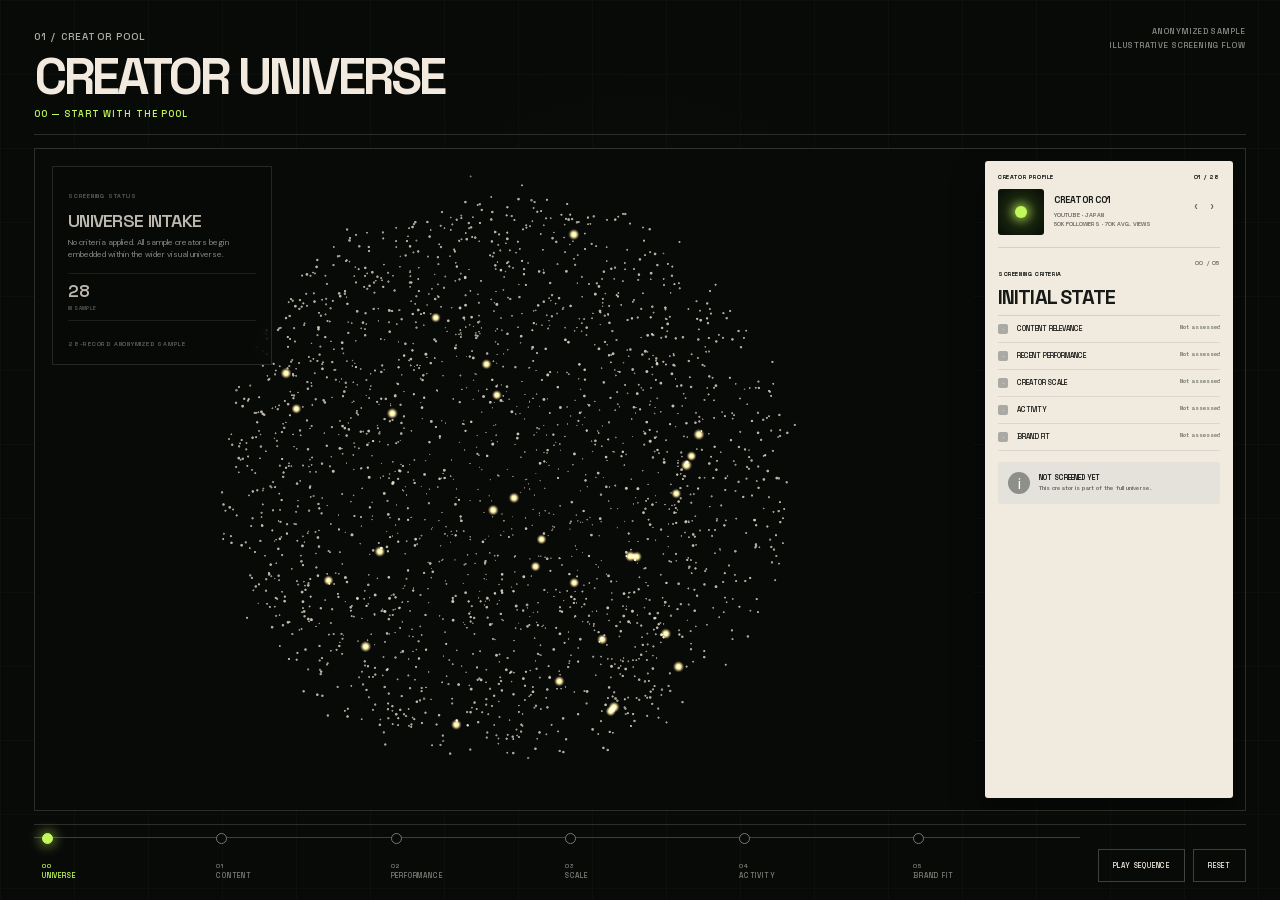
==== prototypes/creator-screening/index.html @ e409fc5e "Refresh narrow screening styles" ====
<!doctype html>
<html lang="en">
<head>
  <meta charset="utf-8">
  <meta name="viewport" content="width=device-width,initial-scale=1">
  <title>Creator Screening Motion Prototype</title>
  <link rel="stylesheet" href="prototype-v2.css?v=20261108-mobile-4">
  <link rel="stylesheet" href="../../assets/portfolio-script-typography.css">
  <script>if(new URLSearchParams(location.search).get('embed')==='portfolio')document.documentElement.classList.add('portfolio-embed')</script>
</head>
<body>
  <main class="prototype-shell">
    <header>
      <div><span>01 / CREATOR POOL</span><h1>CREATOR UNIVERSE</h1><p id="stage-subtitle">00 — START WITH THE POOL</p></div>
      <p class="disclosure">ANONYMIZED SAMPLE<br>ILLUSTRATIVE SCREENING FLOW</p>
    </header>
    <section class="viewport" aria-label="Interactive creator screening visualization">
      <canvas id="universe" role="button" tabindex="0" aria-label="Tap a creator dot to open its profile"></canvas>
      <div class="data-grid" aria-hidden="true"></div>
      <aside class="screening-readout" aria-live="polite">
        <span id="readout-kicker">SCREENING STATUS</span>
        <h2 id="readout-title">UNIVERSE INTAKE</h2>
        <p id="readout-copy">No criteria applied. All sample creators begin embedded within the wider visual universe.</p>
        <div class="readout-counts"><div id="metric-pass"><b id="count-pass">—</b><small>CONFIRMED</small></div><div id="metric-unknown"><b id="count-unknown">28</b><small id="count-unknown-label">IN SAMPLE</small></div><div id="metric-fail"><b id="count-fail">0</b><small>FILTERED</small></div></div>
        <em id="readout-sample">28-RECORD ANONYMIZED SAMPLE</em>
      </aside>
      <button class="profile-mask" type="button" aria-label="Close creator profile" hidden></button>
      <aside class="creator-profile" aria-live="polite" aria-label="Creator profile">
        <div class="profile-top"><span>CREATOR PROFILE</span><b id="profile-index">01 / 28</b><button class="profile-close" type="button" aria-label="Close creator profile">×</button></div>
        <div class="profile-identity">
          <div class="profile-orb"><i></i></div>
          <div><strong id="profile-id">CREATOR C01</strong><small id="profile-meta">YOUTUBE · JAPAN<br>50.3K FOLLOWERS · 70K AVG. VIEWS</small></div>
          <div class="profile-arrows"><button id="profile-prev" aria-label="Previous creator">‹</button><button id="profile-next" aria-label="Next creator">›</button></div>
        </div>
        <div class="profile-heading"><span>SCREENING CRITERIA</span><b id="profile-stage-count">01 / 05</b><h2 id="profile-stage">CONTENT RELEVANCE</h2></div>
        <div class="profile-criteria" id="profile-criteria"></div>
        <div class="profile-verdict" id="profile-verdict"><i>✓</i><div><b>PASSED</b><span>Creator meets this stage’s criteria.</span></div></div>
      </aside>
      <div class="selection-line" aria-hidden="true"></div>
      <div class="selection-target" aria-hidden="true"><i></i><b></b></div>
      <div class="tooltip" role="status" aria-live="polite"></div>
      <div class="legend" aria-hidden="true"><span><i class="pass"></i>CONFIRMED PASS</span><span id="legend-unknown"><i class="unknown"></i>PENDING REVIEW</span><span><i class="fail"></i>FILTERED</span></div>
    </section>
    <footer>
      <nav class="stages" aria-label="Screening stages"></nav>
      <div class="actions"><button id="play">PLAY SEQUENCE</button><button id="reset">RESET</button></div>
    </footer>
  </main>
  <script src="prototype-v16.bundle.js"></script>
</body>
</html>
---- prototypes/creator-screening/prototype-v2.css ----
@import url('../../assets/fonts/fonts.css');
:root{--bg:#080a08;--ivory:#f2eadf;--muted:#8b8d86;--line:#eff1e426;--green:#c3f85c}
*{box-sizing:border-box}html,body{margin:0;min-height:100%;background:var(--bg);color:var(--ivory);font-family:'DM Sans',Arial,sans-serif}button{font:inherit}
body{overflow:hidden;background-image:radial-gradient(circle at 50% 44%,#1a1f172b,transparent 42%),linear-gradient(#ffffff05 1px,transparent 1px),linear-gradient(90deg,#ffffff05 1px,transparent 1px);background-size:auto,74px 74px,74px 74px}
.prototype-shell{height:100vh;min-height:650px;padding:24px 34px 18px;display:grid;grid-template-rows:auto minmax(0,1fr) auto;gap:13px}
header{display:flex;justify-content:space-between;align-items:start;border-bottom:1px solid var(--line);padding-bottom:14px}header span,.disclosure,#stage-subtitle,.ambient-label,.legend,.stages button,.actions button{font-family:'Space Grotesk',sans-serif;font-weight:600;letter-spacing:.115em}header span{font-size:10px;color:#aaa99f}h1{font-family:'Space Grotesk',sans-serif;font-size:clamp(32px,4vw,62px);line-height:.9;letter-spacing:-.065em;margin:9px 0 8px}#stage-subtitle{font-size:9px;color:var(--green);margin:0}.disclosure{text-align:right;font-size:8px;line-height:1.7;color:#85877f;margin:1px 0 0}
.viewport{position:relative;min-height:0;overflow:hidden;border:1px solid var(--line);background:radial-gradient(circle at 42% 48%,#141a1245,transparent 48%)}canvas{position:absolute;left:0;top:0;bottom:0;right:272px;width:calc(100% - 272px);height:100%;display:block}
.screening-readout{position:absolute;z-index:3;left:17px;top:17px;width:220px;padding:15px 15px 13px;border:1px solid #eff1e42b;background:#090b09d9;backdrop-filter:blur(6px);transition:opacity .5s,transform .7s cubic-bezier(.22,1,.36,1)}.screening-readout>span,.screening-readout em{font:600 6px/1 'Space Grotesk',sans-serif;letter-spacing:.13em;color:#747870}.screening-readout h2{font:600 18px/.95 'Space Grotesk',sans-serif;letter-spacing:-.04em;margin:9px 0 8px}.screening-readout>p{font-size:8px;line-height:1.45;color:#a9aca4;margin:0 0 13px}.readout-counts{display:flex;gap:18px;border-block:1px solid #eff1e41d;padding:9px 0;margin-bottom:9px}.readout-counts div{flex:1;min-width:0}.readout-counts div[hidden]{display:none}.readout-counts b{display:block;font:600 17px/1 'Space Grotesk',sans-serif}.readout-counts #metric-pass b{color:var(--green)}.readout-counts #metric-fail b{color:#eb4033}.readout-counts small{display:block;margin-top:5px;font:600 5px/1.2 'Space Grotesk',sans-serif;letter-spacing:.08em;color:#73776f}.screening-readout em{font-style:normal}.stage-0 .screening-readout{opacity:.78}.stage-3 .screening-readout,.stage-4 .screening-readout,.stage-5 .screening-readout{transform:translateY(-3px)}
.data-grid{position:absolute;inset:8% 7% 9%;opacity:0;transition:opacity .9s ease;background-image:linear-gradient(#eff1e40c 1px,transparent 1px),linear-gradient(90deg,#eff1e40c 1px,transparent 1px);background-size:12.5% 16.66%;border-left:1px solid #eff1e42c;border-bottom:1px solid #eff1e42c;pointer-events:none}.data-grid span,.data-grid b{position:absolute;font:600 8px/1 'Space Grotesk',sans-serif;letter-spacing:.1em;color:#8e9288}.data-grid span{left:-4px;top:-16px}.data-grid b{right:0;bottom:-20px}.stage-3 .data-grid{opacity:.1}.stage-4 .data-grid{opacity:.42}.stage-5 .data-grid{opacity:.72}
.legend{position:absolute;left:16px;bottom:14px;display:flex;gap:18px;font-size:7px;color:#8c8e87;opacity:0;transition:opacity .6s}.stage-1 .legend,.stage-2 .legend,.stage-3 .legend,.stage-4 .legend,.stage-5 .legend{opacity:1}.legend span{display:flex;align-items:center;gap:6px}.legend i{width:7px;height:7px;border-radius:50%;display:block}.legend .pass{background:var(--green);box-shadow:0 0 8px #c3f85c}.legend .unknown{background:var(--ivory)}.legend .fail{background:#eb4033;box-shadow:0 0 8px #eb4033}
.creator-profile{position:absolute;z-index:7;right:12px;top:12px;bottom:12px;width:248px;padding:13px;background:#f1eadf;color:#171a16;border-radius:3px;box-shadow:0 14px 34px #0007;overflow:auto}.profile-top,.profile-heading>span,.profile-heading>b{font:700 6px/1 'Space Grotesk',sans-serif;letter-spacing:.1em}.profile-top{display:flex;justify-content:space-between;padding-bottom:9px}.profile-identity{position:relative;display:grid;grid-template-columns:46px 1fr;gap:10px;align-items:center;padding:0 34px 12px 0;border-bottom:1px solid #171a1620}.profile-orb{width:46px;height:46px;border-radius:3px;background:#091008;display:grid;place-items:center;overflow:hidden}.profile-orb i{width:12px;height:12px;border-radius:50%;background:var(--green);box-shadow:0 0 8px 3px #c3f85c99,0 0 22px 9px #c3f85c45}.profile-identity strong{display:block;font:700 9px/1.2 'Space Grotesk',sans-serif}.profile-identity small{display:block;margin-top:5px;font:600 6px/1.5 'Space Grotesk',sans-serif;color:#6e716a}.profile-arrows{position:absolute;right:0;top:6px;display:flex}.profile-arrows button{width:16px;height:22px;padding:0;border:0;background:transparent;color:#5f635c;font-size:15px}.profile-heading{position:relative;padding:12px 0 8px}.profile-heading>b{position:absolute;right:0;top:12px;color:#777b73}.profile-heading h2{margin:7px 0 0;font:700 20px/.95 'Space Grotesk',sans-serif;letter-spacing:-.045em}.profile-criteria{border-top:1px solid #171a1620}.criterion{display:grid;grid-template-columns:13px minmax(0,1fr) auto;gap:6px;align-items:start;padding:8px 0;border-bottom:1px solid #171a1618;font:600 7px/1.3 'Space Grotesk',sans-serif}.criterion i{width:10px;height:10px;border-radius:2px;display:grid;place-items:center;color:white;font-style:normal;font-size:7px}.criterion b{font-weight:600}.criterion small{text-align:right;font:600 6px/1.3 'Space Grotesk',sans-serif;color:#777b73;max-width:70px}.criterion.pass i{background:#54ad32}.criterion.pass small{color:#4e862e}.criterion.fail i{background:#cf3c31}.criterion.fail small{color:#b12d25}.criterion.unknown i{background:#aaa9a3}.profile-verdict{display:flex;gap:9px;align-items:center;margin-top:11px;padding:10px;background:#e2e0d6;border-radius:3px}.profile-verdict>i{width:22px;height:22px;flex:0 0 22px;border-radius:50%;display:grid;place-items:center;background:#aaa9a3;color:white;font-style:normal}.profile-verdict b{display:block;font:700 7px/1 'Space Grotesk',sans-serif}.profile-verdict span{display:block;margin-top:4px;font:500 6px/1.3 'Space Grotesk',sans-serif;color:#666a62}.profile-verdict.pass{background:#e1ead8}.profile-verdict.pass>i{background:#49a925}.profile-verdict.pass b{color:#3e8524}.profile-verdict.fail{background:#f3dcd7}.profile-verdict.fail>i{background:#d23b31}.profile-verdict.fail b{color:#b42d25}.profile-verdict.unknown{background:#e4e2db}.profile-verdict.unknown>i{background:#8d9089}
.ambient-label{position:absolute;right:14px;bottom:13px;font-size:6px;color:#61645d}.tooltip{--select:#c3f85c;display:none;position:absolute;z-index:6;width:154px;padding:9px 10px;background:#080b08b8;backdrop-filter:blur(2px);border:1px solid color-mix(in srgb,var(--select) 58%,transparent);box-shadow:0 9px 22px #0007;font:500 8px/1.42 'Space Grotesk',sans-serif;pointer-events:none}.tooltip.visible{display:block}.tooltip b{display:block;color:var(--select);letter-spacing:.08em;margin-bottom:3px}.tooltip span{color:#b2b5ac}.tooltip.fail{--select:#df5a50}.tooltip.unknown{--select:#e8dcc9}.tooltip.unassessed{--select:#f2eadf}.selection-target,.selection-line{--select:#c3f85c;display:none;position:absolute;z-index:5;pointer-events:none}.selection-target.fail,.selection-line.fail{--select:#df5a50}.selection-target.unknown,.selection-line.unknown{--select:#e8dcc9}.selection-target.unassessed,.selection-line.unassessed{--select:#f2eadf}.selection-target.visible,.selection-line.visible{display:block}.selection-target{width:42px;height:42px;margin:-21px 0 0 -21px;border:1px solid color-mix(in srgb,var(--select) 76%,transparent);border-radius:50%;box-shadow:0 0 15px color-mix(in srgb,var(--select) 44%,transparent),inset 0 0 12px color-mix(in srgb,var(--select) 22%,transparent);animation:selected-pulse 1s ease-in-out infinite}.selection-target::before,.selection-target::after{content:"";position:absolute;background:var(--select);box-shadow:0 0 6px var(--select)}.selection-target::before{left:8px;right:8px;top:20px;height:1px}.selection-target::after{top:8px;bottom:8px;left:20px;width:1px}.selection-target i{position:absolute;inset:13px;border:1px solid color-mix(in srgb,var(--select) 82%,white);border-radius:50%}.selection-target b{position:absolute;inset:-7px;border:1px solid color-mix(in srgb,var(--select) 34%,transparent);border-radius:50%;animation:selected-ring 1s ease-out infinite}.selection-line{height:1px;width:100px;transform-origin:0 50%;background:linear-gradient(90deg,color-mix(in srgb,var(--select) 80%,transparent),color-mix(in srgb,var(--select) 12%,transparent))}@keyframes selected-pulse{50%{transform:scale(1.16);filter:brightness(1.2)}}@keyframes selected-ring{to{transform:scale(1.35);opacity:0}}
.tooltip.failed{border-color:#df5a5099}.tooltip.failed b{color:#df5a50}.tooltip.unknown{border-color:#e2b96f99}.tooltip.unknown b{color:#e2b96f}.tooltip.unassessed{border-color:#f2eadfa8}.tooltip.unassessed b{color:#f2eadf}
.selection-target.failed{border-color:#df5a50;box-shadow:0 0 18px #df5a5080,inset 0 0 12px #df5a5040}.selection-target.failed::before,.selection-target.failed::after{background:#df5a50;box-shadow:0 0 6px #df5a50}.selection-target.failed i{border-color:#ffb0aa}.selection-target.failed b{border-color:#df5a5066}.selection-line.failed{background:linear-gradient(90deg,#df5a50cc,#df5a5022)}
.selection-target.unknown{border-color:#e2b96f;box-shadow:0 0 18px #e2b96f70,inset 0 0 12px #e2b96f35}.selection-target.unknown::before,.selection-target.unknown::after{background:#e2b96f;box-shadow:0 0 6px #e2b96f}.selection-target.unknown i{border-color:#fff0d0}.selection-target.unknown b{border-color:#e2b96f55}.selection-line.unknown{background:linear-gradient(90deg,#e2b96fcc,#e2b96f22)}
.selection-target.unassessed{border-color:#f2eadf;box-shadow:0 0 16px #f2eadf66,inset 0 0 10px #f2eadf2e}.selection-target.unassessed::before,.selection-target.unassessed::after{background:#f2eadf;box-shadow:0 0 5px #f2eadf}.selection-target.unassessed i{border-color:white}.selection-target.unassessed b{border-color:#f2eadf50}.selection-line.unassessed{background:linear-gradient(90deg,#f2eadfcc,#f2eadf20)}
footer{display:grid;grid-template-columns:1fr auto;gap:18px;align-items:end;border-top:1px solid var(--line);padding-top:12px}.stages{display:grid;grid-template-columns:repeat(6,minmax(75px,1fr));gap:0}.stages button{position:relative;min-width:0;padding:24px 8px 2px;border:0;border-top:1px solid #eff1e43b;background:transparent;color:#777b73;text-align:left;font-size:7px;line-height:1.35}.stages button::before{content:"";position:absolute;left:8px;top:-5px;width:9px;height:9px;border-radius:50%;border:1px solid #767970;background:var(--bg);transition:.5s}.stages button.active{color:var(--green)}.stages button.active::before{background:var(--green);border-color:var(--green);box-shadow:0 0 13px #c3f85c}.stages button:focus-visible,.actions button:focus-visible{outline:2px solid var(--green);outline-offset:4px}.stages small{display:block;font-size:6px;color:inherit}.actions{display:flex;gap:8px}.actions button{border:1px solid #eff1e43b;background:transparent;color:var(--ivory);padding:11px 14px;font-size:7px}.actions button:hover{background:var(--green);border-color:var(--green);color:#10120f}
@media(max-width:720px){body{overflow:auto}.prototype-shell{height:100svh;min-height:640px;padding:16px}.disclosure{display:none}h1{font-size:36px}.stages{overflow-x:auto;grid-template-columns:repeat(6,92px)}footer{grid-template-columns:1fr}.actions{position:absolute;right:16px;top:19px}.actions button{padding:8px;font-size:6px}.ambient-label{display:none}.legend{gap:9px}.viewport{min-height:390px}canvas{right:0;width:100%}.creator-profile{display:none}.screening-readout{width:185px;padding:11px}.screening-readout h2{font-size:15px}.screening-readout>p{display:none}}
@media(prefers-reduced-motion:reduce){.data-grid,.legend{transition:none}}
.legend span[hidden]{display:none}
html.portfolio-embed .prototype-shell{min-height:0;padding:8px 10px 7px;gap:5px;grid-template-rows:minmax(0,1fr) auto}
html.portfolio-embed header{display:none}
html.portfolio-embed h1{font-size:clamp(24px,3.2vw,44px);margin:6px 0}
html.portfolio-embed header span{font-size:7px}
html.portfolio-embed #stage-subtitle{font-size:7px}
html.portfolio-embed .disclosure{font-size:6px}
html.portfolio-embed footer{padding-top:4px}
html.portfolio-embed .stages button{padding-top:12px}
html.portfolio-embed .actions{display:none}
html.portfolio-embed body{overflow:hidden}
html.portfolio-embed .viewport{min-height:0}
html.portfolio-embed canvas{right:34%;width:66%}
html.portfolio-embed .creator-profile{display:block;right:8px;top:8px;bottom:auto;width:32%;max-height:calc(100% - 16px);padding:10px;overflow:auto}
html.portfolio-embed .profile-identity{grid-template-columns:34px 1fr;gap:7px;padding:0 26px 8px 0}
html.portfolio-embed .profile-orb{width:34px;height:34px}
html.portfolio-embed .profile-heading{padding:8px 0 6px}
html.portfolio-embed .profile-heading>b{top:8px}
html.portfolio-embed .profile-heading h2{font-size:14px}
html.portfolio-embed .criterion{grid-template-columns:10px minmax(0,1fr) auto;gap:4px;padding:5px 0;font-size:5px}
html.portfolio-embed .criterion i{width:8px;height:8px;font-size:5px}
html.portfolio-embed .criterion small{font-size:5px;max-width:48px}
html.portfolio-embed .profile-verdict{margin-top:6px;padding:6px;gap:6px}
html.portfolio-embed .profile-verdict>i{width:16px;height:16px;flex-basis:16px}

/* Desktop case-study embed: readable hierarchy without changing the standalone prototype. */
@media (min-width:721px){
  html.portfolio-embed .prototype-shell{padding:6px 8px 6px;gap:4px}
  html.portfolio-embed canvas{right:30.5%;width:69.5%}
  html.portfolio-embed .creator-profile{right:7px;top:7px;bottom:auto;width:29%;max-height:calc(100% - 14px);padding:14px;overflow:auto}
  html.portfolio-embed .profile-top,
  html.portfolio-embed .profile-heading>span,
  html.portfolio-embed .profile-heading>b{font-size:clamp(12px,1.05vw,15px);letter-spacing:.12em}
  html.portfolio-embed .profile-top{padding-bottom:15px}
  html.portfolio-embed .profile-identity{grid-template-columns:54px 1fr;gap:12px;padding:0 32px 15px 0}
  html.portfolio-embed .profile-orb{width:54px;height:54px}
  html.portfolio-embed .profile-identity strong{font-size:clamp(20px,1.65vw,24px);line-height:1.08}
  html.portfolio-embed .profile-identity small{font-size:clamp(11px,.95vw,14px);line-height:1.4}
  html.portfolio-embed .profile-heading{padding:18px 0 14px}
  html.portfolio-embed .profile-heading>b{top:18px}
  html.portfolio-embed .profile-heading h2{font-size:clamp(29px,2.35vw,36px);line-height:.95;margin-top:12px}
  html.portfolio-embed .criterion{grid-template-columns:18px minmax(0,1fr) auto;gap:10px;padding:13px 0;font-size:clamp(14px,1.15vw,16px);line-height:1.25}
  html.portfolio-embed .criterion i{width:16px;height:16px;font-size:10px}
  html.portfolio-embed .criterion small{font-size:clamp(13px,1.05vw,15px);line-height:1.25;max-width:124px}
  html.portfolio-embed .profile-verdict{margin-top:14px;padding:14px;gap:12px}
  html.portfolio-embed .profile-verdict>i{width:38px;height:38px;flex-basis:38px;font-size:25px}
  html.portfolio-embed .profile-verdict b{font-size:clamp(15px,1.2vw,18px)}
  html.portfolio-embed .profile-verdict span{font-size:clamp(12px,.98vw,14px);line-height:1.35}
  html.portfolio-embed .screening-readout{left:14px;top:14px;width:min(26%,250px);padding:18px 19px 16px}
  html.portfolio-embed .screening-readout>span,
  html.portfolio-embed .screening-readout em{font-size:clamp(11px,.92vw,14px);letter-spacing:.12em}
  html.portfolio-embed .screening-readout h2{font-size:clamp(30px,2.55vw,39px);line-height:.98;margin:16px 0 14px}
  html.portfolio-embed .screening-readout>p{font-size:clamp(12px,1vw,15px);line-height:1.48;margin-bottom:17px}
  html.portfolio-embed .readout-counts{gap:18px;padding:15px 0;margin-bottom:14px}
  html.portfolio-embed .readout-counts b{font-size:clamp(42px,3.8vw,58px);letter-spacing:-.055em}
  html.portfolio-embed .readout-counts small{font-size:clamp(10px,.88vw,13px);margin-top:7px;letter-spacing:.1em}
  html.portfolio-embed footer{padding-top:5px}
  html.portfolio-embed .stages button{padding:14px 7px 4px;font-size:clamp(14px,1.5vw,16px);font-weight:600;line-height:1.15}
  html.portfolio-embed .stages small{font-size:clamp(12px,1.3vw,14px);margin-bottom:3px}
  html.portfolio-embed .stages button::before{left:7px;top:-6px;width:11px;height:11px}
  html.portfolio-embed .viewport{border-bottom:0}
  html.portfolio-embed footer{border-top:0}
  html.portfolio-embed .criterion{font-size:clamp(14px,1.15vw,16px)}
  html.portfolio-embed .criterion small{font-size:clamp(13px,1.05vw,15px)}
}
@media (min-width:721px) and (max-width:1100px){
  html.portfolio-embed .stages button{padding-inline:4px;font-size:12px;letter-spacing:.07em}
  html.portfolio-embed .stages small{font-size:11px}
  html.portfolio-embed .profile-identity{grid-template-columns:46px minmax(0,1fr);gap:9px}
  html.portfolio-embed .profile-orb{width:46px;height:46px}
  html.portfolio-embed .profile-top,
  html.portfolio-embed .profile-heading>span,
  html.portfolio-embed .profile-heading>b{font-size:11px}
  html.portfolio-embed .profile-identity strong{font-size:18px}
  html.portfolio-embed .profile-identity small{font-size:11px}
  html.portfolio-embed .profile-heading h2{font-size:28px}
  html.portfolio-embed .criterion{font-size:14px;gap:7px;padding:11px 0}
  html.portfolio-embed .criterion small{font-size:13px;max-width:98px}
  html.portfolio-embed .profile-verdict b{font-size:15px}
  html.portfolio-embed .profile-verdict span{font-size:12px}
  html.portfolio-embed .screening-readout{width:min(27%,235px);padding:15px 16px 14px}
  html.portfolio-embed .screening-readout>span,
  html.portfolio-embed .screening-readout em{font-size:10px}
  html.portfolio-embed .screening-readout h2{font-size:27px;margin:13px 0 12px}
  html.portfolio-embed .screening-readout>p{font-size:11px;line-height:1.45;margin-bottom:14px}
  html.portfolio-embed .readout-counts{gap:14px;padding:12px 0;margin-bottom:11px}
  html.portfolio-embed .readout-counts b{font-size:40px}
  html.portfolio-embed .readout-counts small{font-size:9px}
}
@media (min-width:721px) and (max-width:820px){
  html.portfolio-embed .stages button{font-size:10px;letter-spacing:.04em}
  html.portfolio-embed .stages small{font-size:10px}
}

/* The iframe can become narrower than the page's desktop breakpoint. Keep the
   compact desktop composition readable instead of inheriting phone styles. */
@media (max-width:720px){
  html.portfolio-embed .prototype-shell{height:100vh;min-height:0;padding:5px 7px;gap:3px;grid-template-rows:minmax(0,1fr) auto}
  html.portfolio-embed .viewport{min-height:0}
  html.portfolio-embed canvas{right:0;width:100%}
  html.portfolio-embed .creator-profile{display:block;left:6px;right:6px;top:52%;bottom:6px;width:auto;max-height:none;padding:12px 13px;overflow:auto}
  html.portfolio-embed .profile-top,
  html.portfolio-embed .profile-heading>span,
  html.portfolio-embed .profile-heading>b{font-size:9px}
  html.portfolio-embed .profile-top{padding-bottom:8px}
  html.portfolio-embed .profile-identity{grid-template-columns:42px minmax(0,1fr);gap:9px;padding:0 28px 10px 0}
  html.portfolio-embed .profile-orb{width:42px;height:42px}
  html.portfolio-embed .profile-identity strong{font-size:16px}
  html.portfolio-embed .profile-identity small{font-size:10px;line-height:1.35}
  html.portfolio-embed .profile-heading{padding:9px 0 7px}
  html.portfolio-embed .profile-heading>b{top:9px}
  html.portfolio-embed .profile-heading h2{font-size:24px;margin-top:8px}
  html.portfolio-embed .criterion{grid-template-columns:13px minmax(0,1fr) auto;gap:7px;padding:8px 0;font-size:12px;line-height:1.2}
  html.portfolio-embed .criterion i{width:10px;height:10px;font-size:7px}
  html.portfolio-embed .criterion small{font-size:11px;line-height:1.2;max-width:120px}
  html.portfolio-embed .profile-verdict{margin-top:7px;padding:7px;gap:6px}
  html.portfolio-embed .profile-verdict>i{width:20px;height:20px;flex-basis:20px;font-size:13px}
  html.portfolio-embed .profile-verdict b{font-size:12px}
  html.portfolio-embed .profile-verdict span{font-size:9.5px}
  html.portfolio-embed .screening-readout{left:9px;top:9px;width:min(47%,190px);max-height:calc(52% - 18px);padding:11px 12px;overflow:auto}
  html.portfolio-embed .screening-readout>span,
  html.portfolio-embed .screening-readout em{font-size:8px}
  html.portfolio-embed .screening-readout h2{font-size:21px;margin:9px 0 8px}
  html.portfolio-embed .screening-readout>p{display:block;font-size:9px;line-height:1.35;margin-bottom:9px}
  html.portfolio-embed .readout-counts{gap:9px;padding:9px 0;margin-bottom:8px}
  html.portfolio-embed .readout-counts b{font-size:30px}
  html.portfolio-embed .readout-counts small{font-size:7px}
  html.portfolio-embed .legend{left:auto;right:9px;top:10px;bottom:auto;flex-direction:column;align-items:flex-start;gap:7px;font-size:6px}
  html.portfolio-embed footer{grid-template-columns:1fr;padding-top:3px;border-top:0}
  html.portfolio-embed .stages{overflow-x:auto;grid-template-columns:repeat(6,88px);scroll-snap-type:x proximity}
  html.portfolio-embed .stages button{min-width:0;padding:12px 4px 3px;font-size:10px;line-height:1.08;letter-spacing:.035em;white-space:normal;overflow-wrap:normal;scroll-snap-align:start}
  html.portfolio-embed .stages small{font-size:9px;margin-bottom:2px}
  html.portfolio-embed .stages button::before{left:4px;top:-5px;width:9px;height:9px}
  html.portfolio-embed .viewport{border-bottom:0}
}

/* Narrow embedded screening: star map, compact status, swipeable stages, on-demand sheet. */
.profile-mask,.profile-close{display:none}
@media (max-width:720px){
  html.portfolio-embed,
  html.portfolio-embed body{height:100%;overflow:hidden}
  html.portfolio-embed .prototype-shell{
    display:grid;grid-template-rows:50dvh auto minmax(0,1fr);
    height:100dvh;min-height:0;padding:0;gap:0;
  }
  html.portfolio-embed .viewport{
    display:block;position:relative;width:100%;height:50dvh;min-height:0;
    overflow:hidden;border:0;background:#080a08;
  }
  html.portfolio-embed canvas{
    position:absolute;inset:0;width:100%;height:100%;border:0;
    touch-action:manipulation;cursor:crosshair;
  }
  html.portfolio-embed .screening-readout{
    position:absolute;z-index:4;top:12px;left:12px;right:auto;bottom:auto;
    display:flex;align-items:center;gap:7px;width:max-content;max-width:calc(100% - 24px);
    height:auto;margin:0;padding:8px 11px;border:1px solid #eff1e449;
    border-radius:999px;background:#080a08b8;backdrop-filter:blur(10px);
    opacity:1;transform:none;overflow:hidden;pointer-events:none;
  }
  html.portfolio-embed .screening-readout>span{
    font-size:8px;line-height:1;color:#c3f85c;white-space:nowrap;
  }
  html.portfolio-embed .screening-readout h2{
    margin:0;font-size:10px;line-height:1;letter-spacing:.02em;
    white-space:nowrap;overflow:hidden;text-overflow:ellipsis;
  }
  html.portfolio-embed .screening-readout>p,
  html.portfolio-embed .screening-readout .readout-counts,
  html.portfolio-embed .screening-readout em{display:none}
  html.portfolio-embed .stage-3 .screening-readout,
  html.portfolio-embed .stage-4 .screening-readout,
  html.portfolio-embed .stage-5 .screening-readout{transform:none}
  html.portfolio-embed footer{
    display:block;min-height:0;padding:0;border-top:1px solid var(--line);
    background:#0c0f0b;overflow:hidden;
  }
  html.portfolio-embed .stages{
    display:flex;flex-wrap:nowrap;gap:0;width:100%;overflow-x:auto;
    overflow-y:hidden;overscroll-behavior-x:contain;
    scroll-snap-type:x proximity;-webkit-overflow-scrolling:touch;
    scrollbar-width:none;
  }
  html.portfolio-embed .stages::-webkit-scrollbar{display:none}
  html.portfolio-embed .stages button{
    flex:0 0 86px;min-width:86px;min-height:59px;
    padding:9px 8px 7px;text-align:left;white-space:nowrap;
    border-right:1px solid var(--line);scroll-snap-align:start;
    font-size:10px;line-height:1.2;
  }
  html.portfolio-embed .stages button:nth-child(n+4){border-top:0}
  html.portfolio-embed .stages small{display:block;font-size:9px}
  html.portfolio-embed .stages button::before{top:3px;left:7px}
  html.portfolio-embed .actions{display:none}
  html.portfolio-embed .legend{display:none}
  html.portfolio-embed .tooltip,
  html.portfolio-embed .selection-line,
  html.portfolio-embed .selection-target{display:none!important}
  html.portfolio-embed .profile-mask:not([hidden]){
    position:fixed;z-index:30;inset:0;display:block;width:100%;height:100%;
    border:0;background:#0009;backdrop-filter:blur(2px);
  }
  html.portfolio-embed .creator-profile{
    position:fixed;z-index:31;left:0;right:0;top:auto;bottom:0;
    display:block;width:100%;max-height:min(74dvh,660px);min-height:0;
    margin:0;padding:20px 18px calc(26px + env(safe-area-inset-bottom));
    overflow-y:auto;overscroll-behavior:contain;border-radius:18px 18px 0 0;
    background:#f1eadf;box-shadow:0 -14px 44px #0009;
    visibility:hidden;transform:translateY(105%);
    transition:transform .3s cubic-bezier(.22,1,.36,1),visibility .3s;
  }
  html.portfolio-embed .creator-profile.is-open{
    visibility:visible;transform:translateY(0);
  }
  html.portfolio-embed .profile-top{
    position:relative;align-items:center;padding:0 38px 14px 0;
    font-size:11px;
  }
  html.portfolio-embed .profile-close{
    position:absolute;right:0;top:-6px;display:grid;place-items:center;
    width:32px;height:32px;padding:0;border:0;background:transparent;
    color:#171a16;font-size:27px;line-height:1;
  }
  html.portfolio-embed .profile-identity{
    grid-template-columns:46px minmax(0,1fr);padding-right:50px;
  }
  html.portfolio-embed .profile-identity strong{font-size:18px}
  html.portfolio-embed .profile-identity small{font-size:11px}
  html.portfolio-embed .profile-arrows button{width:25px;height:32px;font-size:22px}
  html.portfolio-embed .profile-heading h2{font-size:25px}
  html.portfolio-embed .criterion{font-size:13px}
  html.portfolio-embed .criterion small{font-size:11px;max-width:none}
}
@media (prefers-reduced-motion:reduce){
  html.portfolio-embed .creator-profile{transition:none}
}

@media (max-width:720px){
  html.portfolio-embed .stages button{
    flex-basis:116px;min-width:116px;font-size:9px;
  }
}
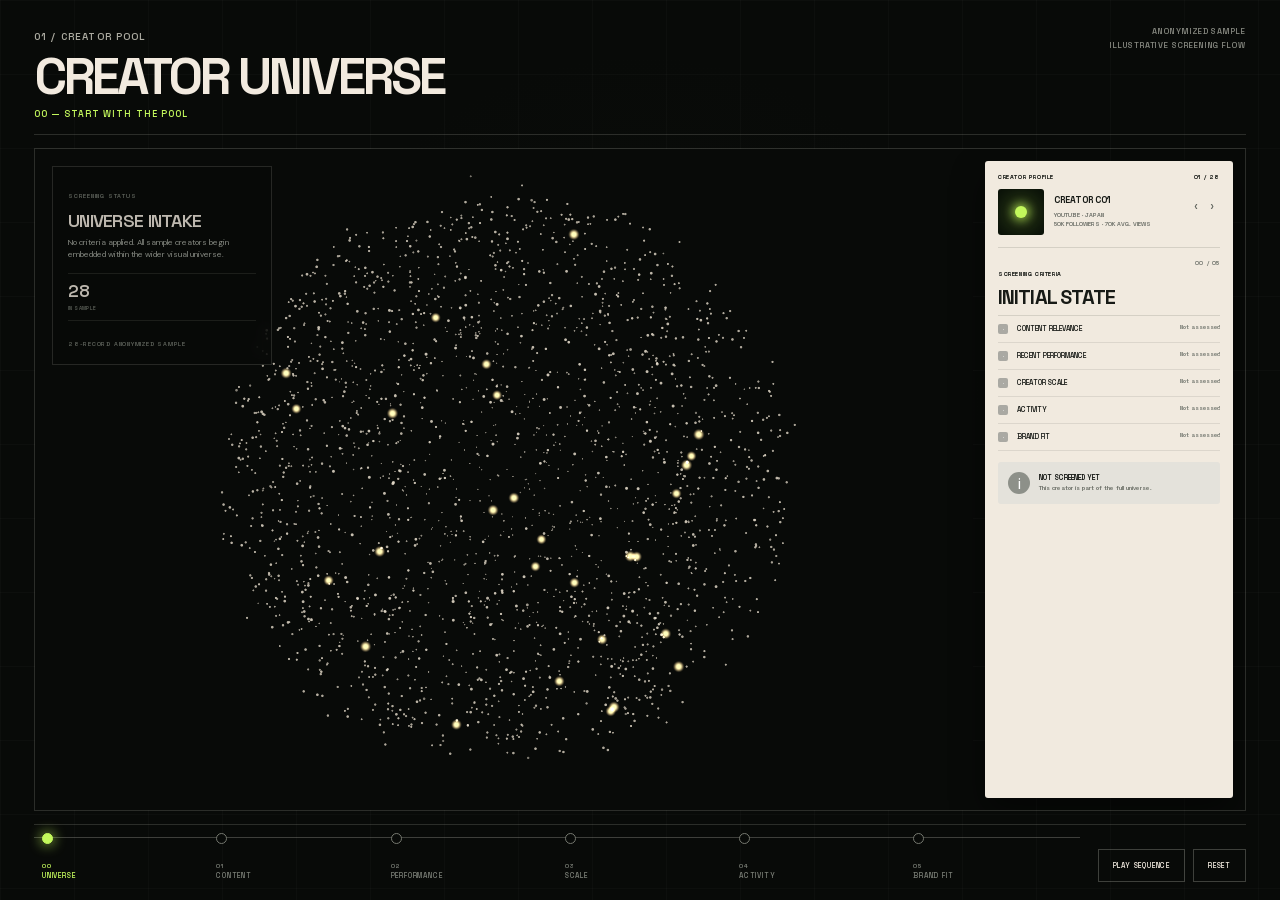
==== commit 5fdb9d29: "Refresh mobile screening stylesheet" ====
--- a/prototypes/creator-screening/index.html
+++ b/prototypes/creator-screening/index.html
@@ -4,7 +4,7 @@
   <meta charset="utf-8">
   <meta name="viewport" content="width=device-width,initial-scale=1">
   <title>Creator Screening Motion Prototype</title>
-  <link rel="stylesheet" href="prototype-v2.css?v=20261108-mobile-4">
+  <link rel="stylesheet" href="prototype-v2.css?v=20261108-mobile-5">
   <link rel="stylesheet" href="../../assets/portfolio-script-typography.css">
   <script>if(new URLSearchParams(location.search).get('embed')==='portfolio')document.documentElement.classList.add('portfolio-embed')</script>
 </head>
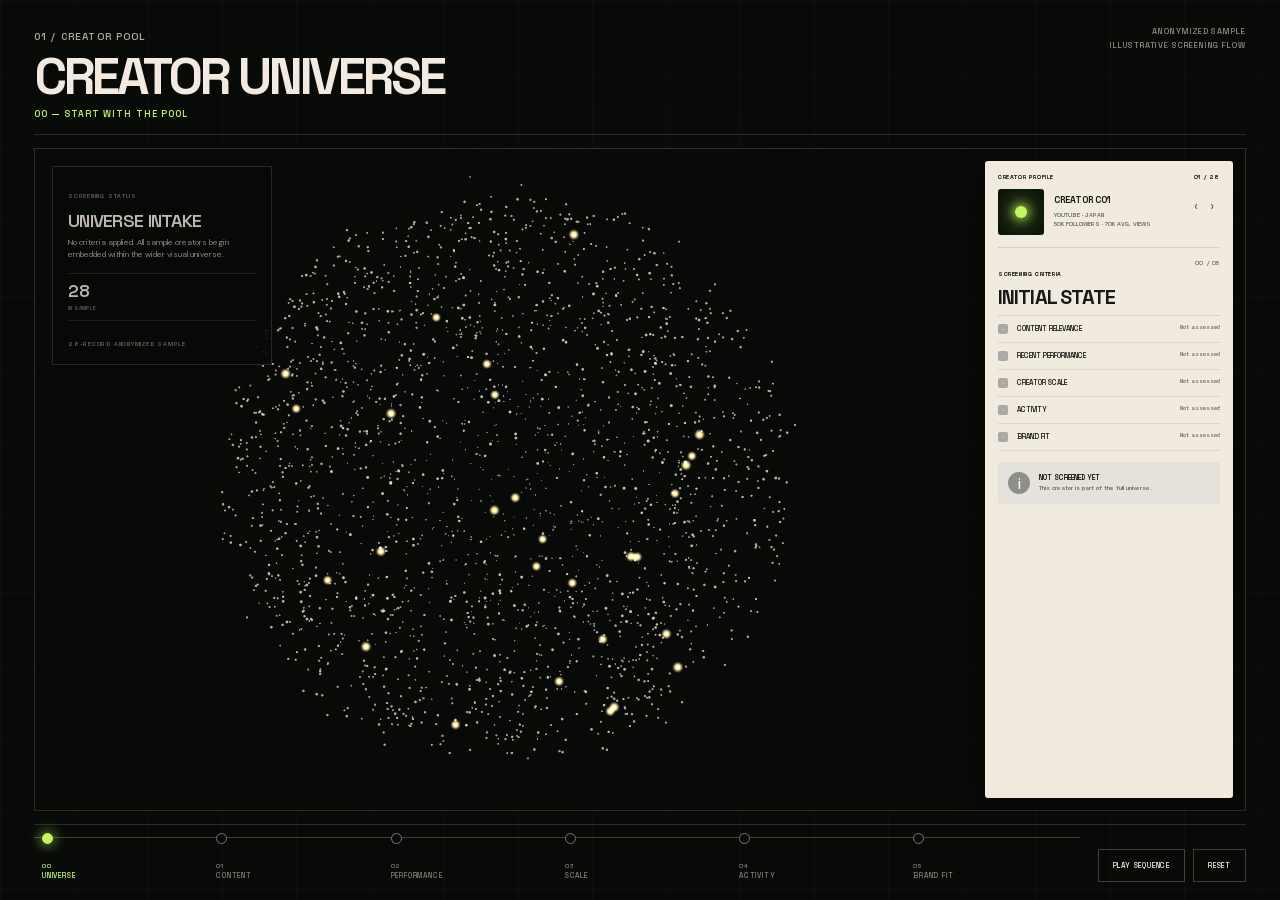
==== commit 6a3af90b: "Version creator screening script for mobile sheet" ====
--- a/prototypes/creator-screening/index.html
+++ b/prototypes/creator-screening/index.html
@@ -46,6 +46,6 @@
       <div class="actions"><button id="play">PLAY SEQUENCE</button><button id="reset">RESET</button></div>
     </footer>
   </main>
-  <script src="prototype-v16.bundle.js"></script>
+  <script src="prototype-v16.bundle.js?v=20261108-mobile-6"></script>
 </body>
 </html>
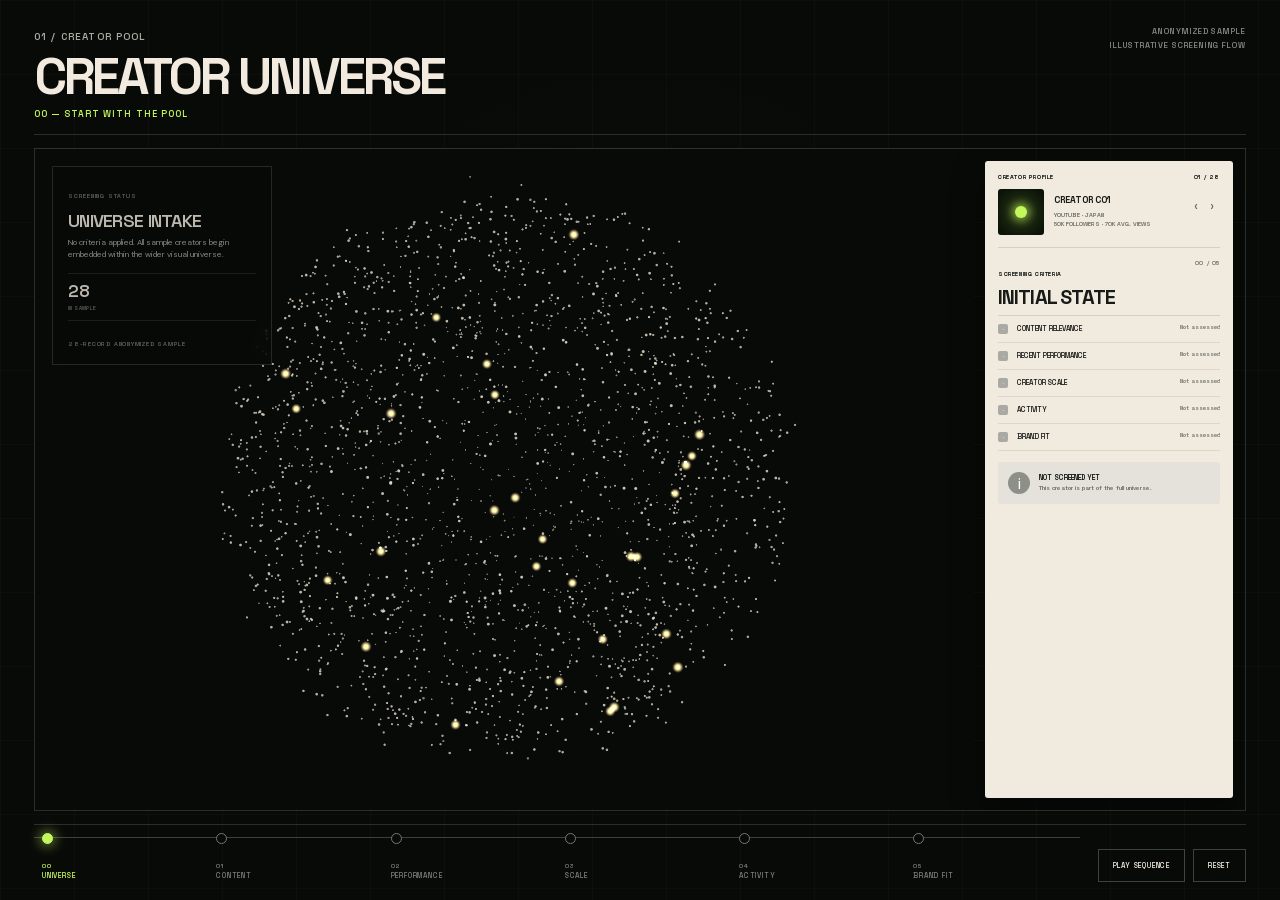
==== commit c06efec9: "Refresh creator profile interaction script" ====
--- a/prototypes/creator-screening/index.html
+++ b/prototypes/creator-screening/index.html
@@ -46,6 +46,6 @@
       <div class="actions"><button id="play">PLAY SEQUENCE</button><button id="reset">RESET</button></div>
     </footer>
   </main>
-  <script src="prototype-v16.bundle.js?v=20261108-mobile-6"></script>
+  <script src="prototype-v16.bundle.js?v=20261108-mobile-7"></script>
 </body>
 </html>
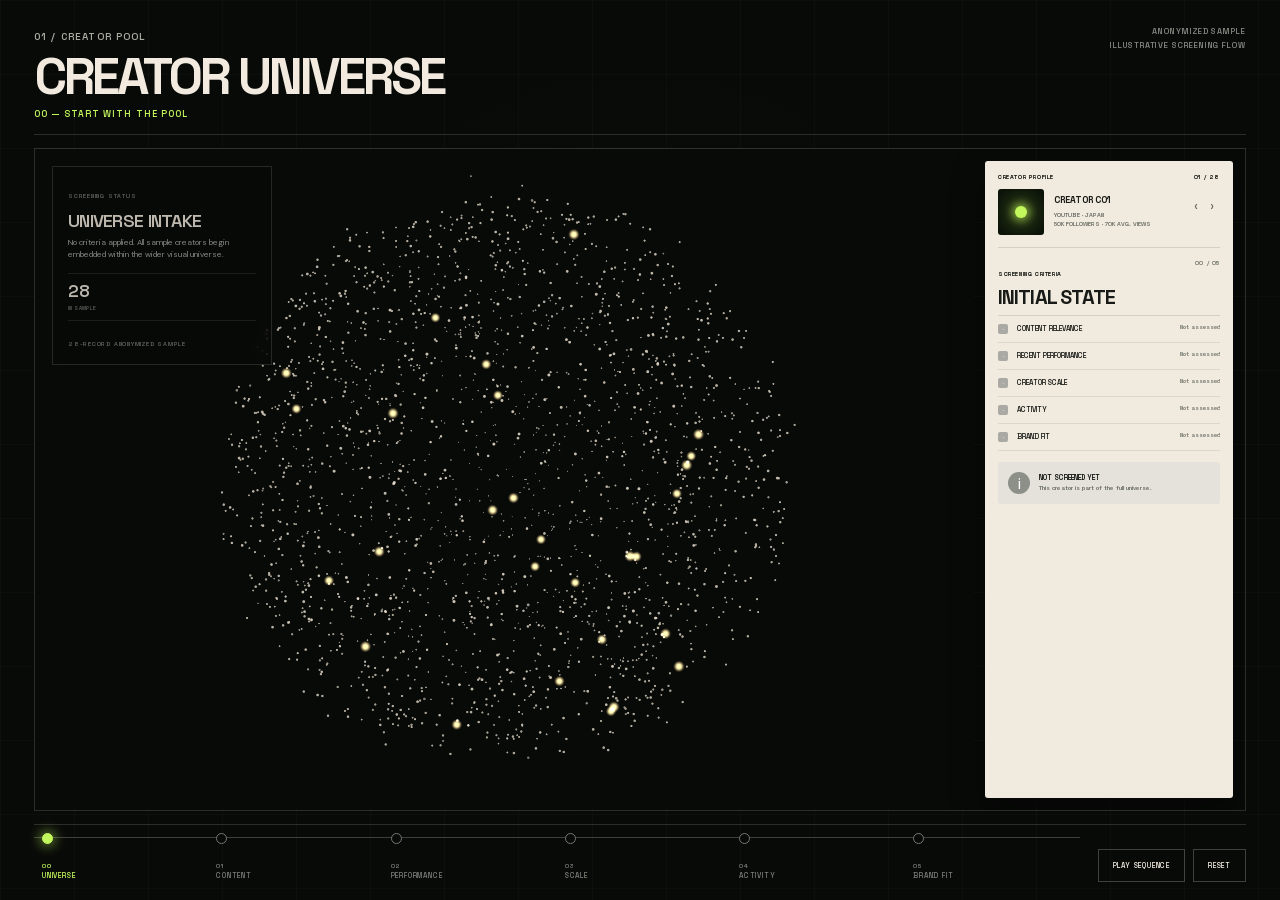
==== commit 3f6669da: "Refresh profile sheet positioning script" ====
--- a/prototypes/creator-screening/index.html
+++ b/prototypes/creator-screening/index.html
@@ -46,6 +46,6 @@
       <div class="actions"><button id="play">PLAY SEQUENCE</button><button id="reset">RESET</button></div>
     </footer>
   </main>
-  <script src="prototype-v16.bundle.js?v=20261108-mobile-7"></script>
+  <script src="prototype-v16.bundle.js?v=20261108-mobile-8"></script>
 </body>
 </html>
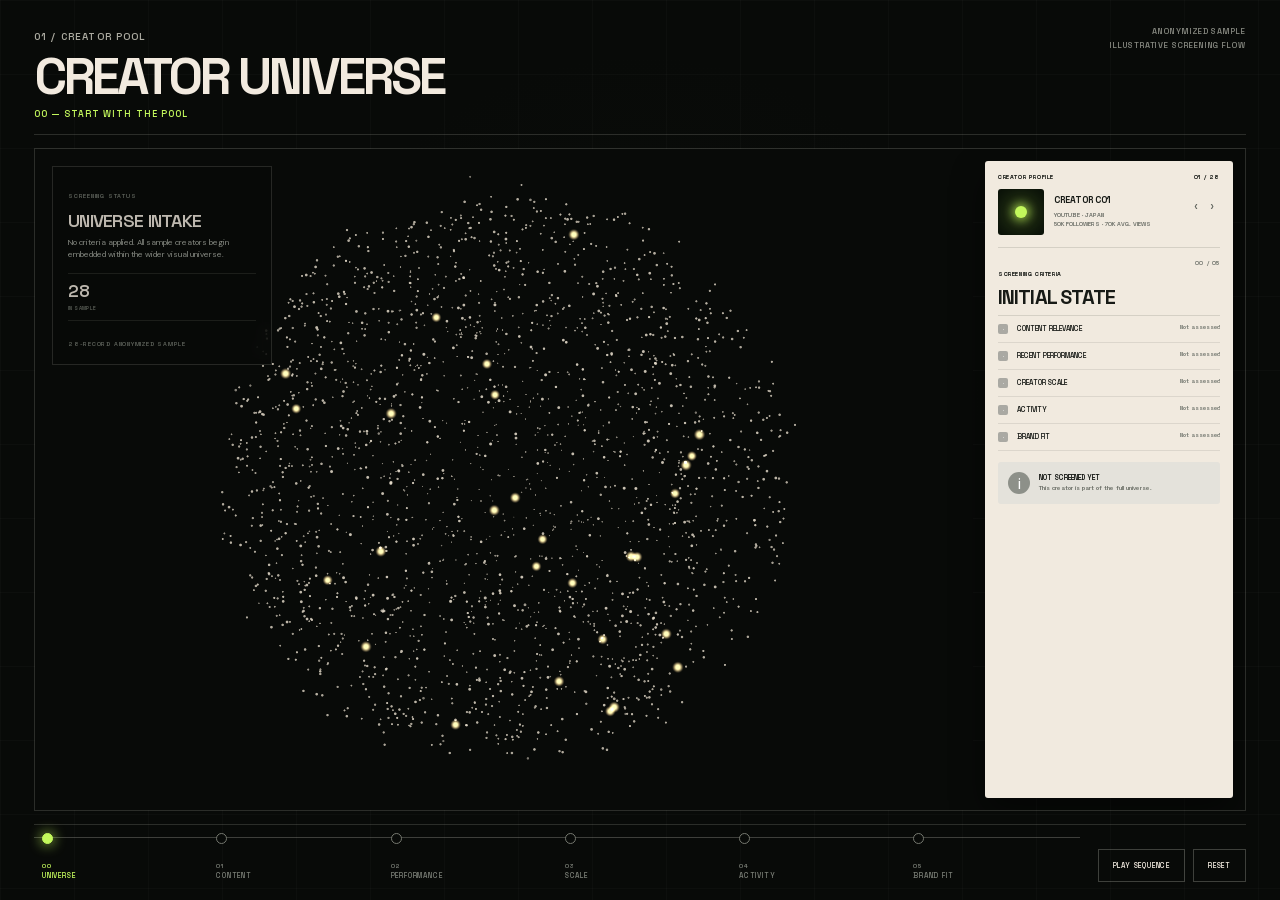
==== commit 196a0613: "Refresh creator sheet script" ====
--- a/prototypes/creator-screening/index.html
+++ b/prototypes/creator-screening/index.html
@@ -46,6 +46,6 @@
       <div class="actions"><button id="play">PLAY SEQUENCE</button><button id="reset">RESET</button></div>
     </footer>
   </main>
-  <script src="prototype-v16.bundle.js?v=20261108-mobile-8"></script>
+  <script src="prototype-v16.bundle.js?v=20261108-mobile-9"></script>
 </body>
 </html>
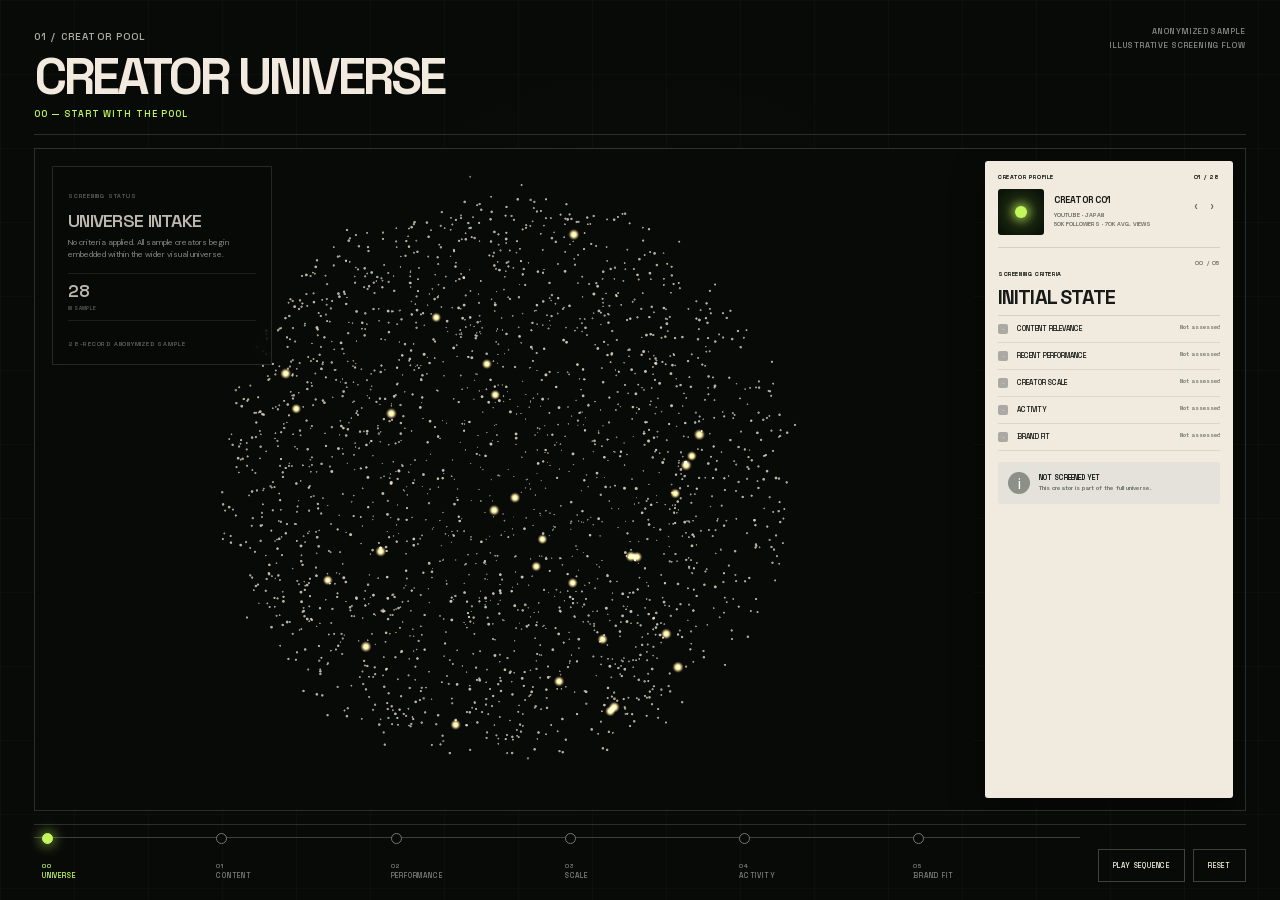
==== commit 212dcbb2: "Refresh mobile profile sheet styling" ====
--- a/prototypes/creator-screening/index.html
+++ b/prototypes/creator-screening/index.html
@@ -4,7 +4,7 @@
   <meta charset="utf-8">
   <meta name="viewport" content="width=device-width,initial-scale=1">
   <title>Creator Screening Motion Prototype</title>
-  <link rel="stylesheet" href="prototype-v2.css?v=20261108-mobile-5">
+  <link rel="stylesheet" href="prototype-v2.css?v=20261108-mobile-6">
   <link rel="stylesheet" href="../../assets/portfolio-script-typography.css">
   <script>if(new URLSearchParams(location.search).get('embed')==='portfolio')document.documentElement.classList.add('portfolio-embed')</script>
 </head>
--- a/prototypes/creator-screening/prototype-v2.css
+++ b/prototypes/creator-screening/prototype-v2.css
@@ -228,9 +228,11 @@
     visibility:hidden;transform:translateY(105%);
     transition:transform .3s cubic-bezier(.22,1,.36,1),visibility .3s;
   }
-  html.portfolio-embed .creator-profile.is-open{
-    visibility:visible;transform:translateY(0);
-  }
+  html.portfolio-embed .creator-profile{
+    display:none!important;visibility:visible!important;transform:none!important;
+    transition:none!important;
+  }
+  html.portfolio-embed .creator-profile.is-open{display:block!important}
   html.portfolio-embed .profile-top{
     position:relative;align-items:center;padding:0 38px 14px 0;
     font-size:11px;
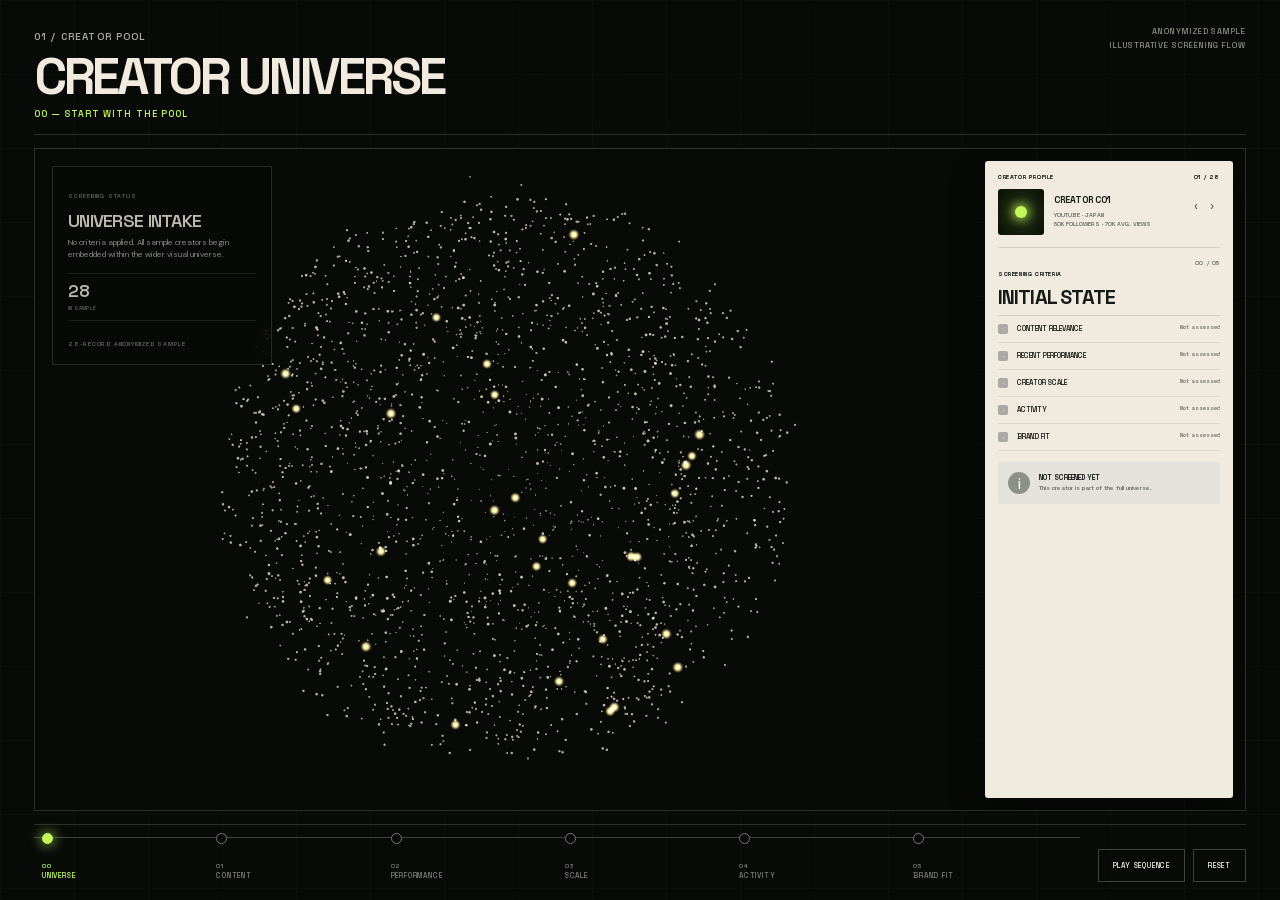
==== commit bc285607: "Refresh responsive creator profile script" ====
--- a/prototypes/creator-screening/index.html
+++ b/prototypes/creator-screening/index.html
@@ -46,6 +46,6 @@
       <div class="actions"><button id="play">PLAY SEQUENCE</button><button id="reset">RESET</button></div>
     </footer>
   </main>
-  <script src="prototype-v16.bundle.js?v=20261108-mobile-9"></script>
+  <script src="prototype-v16.bundle.js?v=20261108-mobile-10"></script>
 </body>
 </html>
